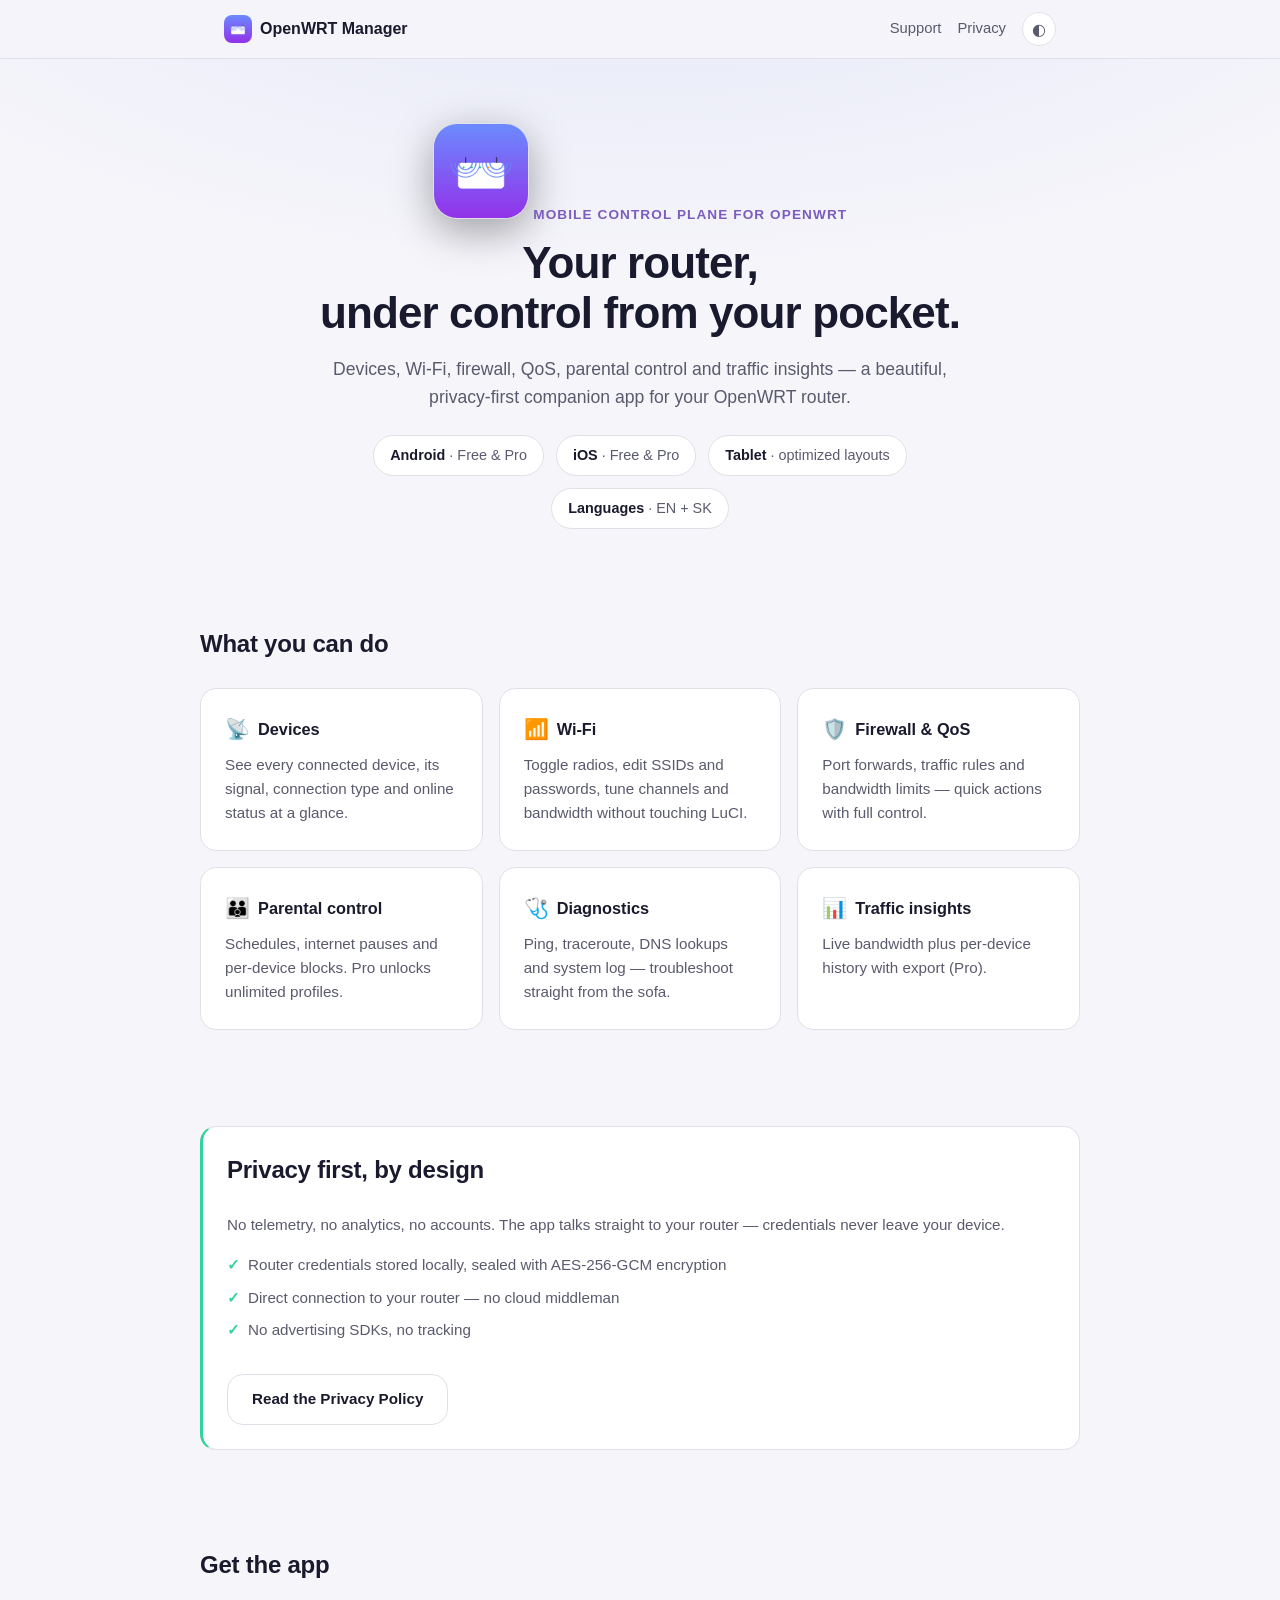
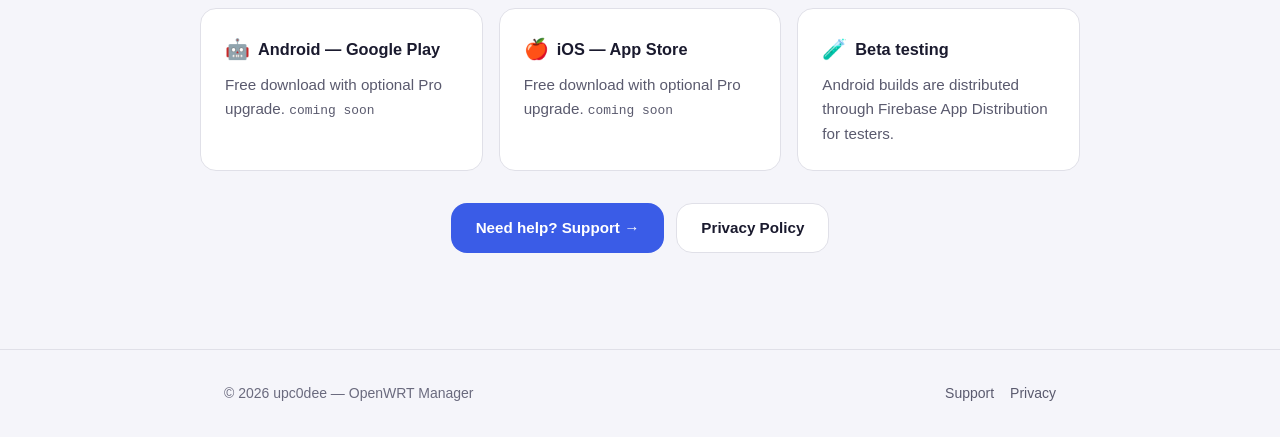
==== index.html @ 7c73c8bd "Sync site from openwrt www/ @ 7df70aa" ====
<!doctype html>
<html lang="en" id="htmlRoot">
<head>
  <meta charset="utf-8">
  <meta name="viewport" content="width=device-width, initial-scale=1">
  <title>OpenWRT Manager — Router control from your pocket</title>
  <meta name="description" content="OpenWRT Manager is the mobile control plane for your OpenWRT router: devices, Wi-Fi, firewall, QoS, parental control and traffic insights — with a privacy-first approach.">
  <link rel="icon" type="image/png" href="assets/icon-1024.png">
  <link rel="stylesheet" href="styles.css">
</head>
<body>
  <header class="topbar">
    <div class="topbar-inner">
      <a class="brand" href="index.html">
        <img src="assets/icon-1024.png" alt="">
        <span>OpenWRT&nbsp;Manager</span>
      </a>
      <nav class="topnav" aria-label="Main">
        <a class="keep" href="support.html">Support</a>
        <a class="keep" href="privacy.html">Privacy</a>
        <button class="theme-toggle" id="themeToggle" type="button" aria-label="Toggle dark / light theme">◐</button>
      </nav>
    </div>
  </header>

  <main>
    <section class="hero">
      <div class="hero-inner">
        <img class="app-icon" src="assets/icon-1024.png" alt="OpenWRT Manager app icon">
        <span class="eyebrow">Mobile control plane for OpenWRT</span>
        <h1>Your router,<br>under control from your pocket.</h1>
        <p class="tagline">Devices, Wi‑Fi, firewall, QoS, parental control and traffic insights — a beautiful,
          privacy‑first companion app for your OpenWRT router.</p>
        <div class="platform-badges">
          <span class="badge"><b>Android</b> · Free &amp; Pro</span>
          <span class="badge"><b>iOS</b> · Free &amp; Pro</span>
          <span class="badge"><b>Tablet</b> · optimized layouts</span>
          <span class="badge"><b>Languages</b> · EN + SK</span>
        </div>
      </div>
    </section>

    <section class="section container" id="features">
      <h2 class="section-title">What you can do</h2>
      <div class="grid">
        <div class="card"><h3><span class="icon">📡</span>Devices</h3><p>See every connected device, its signal, connection type and online status at a glance.</p></div>
        <div class="card"><h3><span class="icon">📶</span>Wi‑Fi</h3><p>Toggle radios, edit SSIDs and passwords, tune channels and bandwidth without touching LuCI.</p></div>
        <div class="card"><h3><span class="icon">🛡️</span>Firewall &amp; QoS</h3><p>Port forwards, traffic rules and bandwidth limits — quick actions with full control.</p></div>
        <div class="card"><h3><span class="icon">👪</span>Parental control</h3><p>Schedules, internet pauses and per-device blocks. Pro unlocks unlimited profiles.</p></div>
        <div class="card"><h3><span class="icon">🩺</span>Diagnostics</h3><p>Ping, traceroute, DNS lookups and system log — troubleshoot straight from the sofa.</p></div>
        <div class="card"><h3><span class="icon">📊</span>Traffic insights</h3><p>Live bandwidth plus per-device history with export (Pro).</p></div>
      </div>
    </section>

    <section class="section container">
      <div class="privacy-strip">
        <h2 class="section-title">Privacy first, by design</h2>
        <p>No telemetry, no analytics, no accounts. The app talks straight to your router — credentials never leave your device.</p>
        <ul class="points">
          <li>Router credentials stored locally, sealed with AES‑256‑GCM encryption</li>
          <li>Direct connection to your router — no cloud middleman</li>
          <li>No advertising SDKs, no tracking</li>
        </ul>
        <div class="cta-row" style="justify-content:flex-start">
          <a class="btn btn-secondary" href="privacy.html">Read the Privacy Policy</a>
        </div>
      </div>
    </section>

    <section class="section container" id="download">
      <h2 class="section-title">Get the app</h2>
      <div class="grid">
        <div class="card">
          <h3><span class="icon">🤖</span>Android — Google Play</h3>
          <p>Free download with optional Pro upgrade. <span class="mono">coming soon</span></p>
        </div>
        <div class="card">
          <h3><span class="icon">🍎</span>iOS — App Store</h3>
          <p>Free download with optional Pro upgrade. <span class="mono">coming soon</span></p>
        </div>
        <div class="card">
          <h3><span class="icon">🧪</span>Beta testing</h3>
          <p>Android builds are distributed through Firebase App Distribution for testers.</p>
        </div>
      </div>
      <div class="cta-row">
        <a class="btn btn-primary" href="support.html">Need help? Support →</a>
        <a class="btn btn-secondary" href="privacy.html">Privacy Policy</a>
      </div>
    </section>
  </main>

  <footer>
    <div class="footer-inner">
      <p>© 2026 upc0dee — OpenWRT Manager</p>
      <nav class="footer-links" aria-label="Footer">
        <a href="support.html">Support</a>
        <a href="privacy.html">Privacy</a>
      </nav>
    </div>
  </footer>

  <script>
    (function () {
      var root = document.documentElement;
      try {
        var saved = localStorage.getItem('site-theme');
        var mq = window.matchMedia('(prefers-color-scheme: light)');
        root.classList.toggle('light', saved === 'light' || (!saved && mq.matches));
      } catch (e) { /* storage blocked — keep dark default */ }
      var btn = document.getElementById('themeToggle');
      if (btn) btn.addEventListener('click', function () {
        root.classList.toggle('light');
        try { localStorage.setItem('site-theme', root.classList.contains('light') ? 'light' : 'dark'); } catch (e) {}
      });
    })();
  </script>
</body>
</html>
---- styles.css ----
/* OpenWRT Manager — public site
 * Design tokens mirrored from doc/DESIGN.md (source of truth).
 * Dark theme is the brand default; light theme opt-in via toggle.
 * System font stack only (DESIGN.md 2.1): SF on iOS/macOS, Roboto/Segoe elsewhere.
 */

:root {
  /* dark theme (default) — DESIGN.md 1.2 */
  --bg: #0A0A0F;
  --surface: #14141C;
  --surface-elevated: #1C1C28;
  --card-border: #2A2A38;
  --card-border-active: #3A3A4A;
  --text-primary: #E8E8F0;
  --text-secondary: #8A8A9E;
  --text-tertiary: #808094;
  --primary: #6C8CFF;
  --on-primary: #000000;
  --primary-container: #2A3A6E;
  --on-primary-container: #D6E0FF;
  --tertiary: #A78BFA;
  --tertiary-container: #4A2A6E;
  --on-tertiary-container: #E8D6FF;
  --success: #34D399;
  --error: #EF4444;
  --hero-glow: rgba(108, 140, 255, 0.16);

  --radius-md: 12px;
  --radius-lg: 16px;
  --radius-xl: 24px;
  --space-1: 4px;
  --space-2: 8px;
  --space-3: 12px;
  --space-4: 16px;
  --space-5: 24px;
  --space-6: 32px;
  --space-7: 48px;
  --space-8: 64px;
  --font-mono: ui-monospace, SFMono-Regular, "SF Mono", Menlo, Consolas, monospace;
}

:root.light {
  /* light theme — DESIGN.md 1.3 */
  --bg: #F5F5FA;
  --surface: #FFFFFF;
  --surface-elevated: #FFFFFF;
  --card-border: #E0E0E8;
  --card-border-active: #D0D0DC;
  --text-primary: #1A1A2E;
  --text-secondary: #5A5A6E;
  --text-tertiary: #6A6A7E;
  --primary: #3A5CE7;
  --on-primary: #FFFFFF;
  --primary-container: #D6E0FF;
  --on-primary-container: #1A2A5E;
  --tertiary: #7C5CBF;
  --tertiary-container: #E8D6FF;
  --on-tertiary-container: #4A2A6E;
  --hero-glow: rgba(58, 92, 231, 0.10);
}

* { box-sizing: border-box; margin: 0; padding: 0; }

html { scroll-behavior: smooth; }

body {
  font-family: -apple-system, BlinkMacSystemFont, "SF Pro Text", "Segoe UI", Roboto, sans-serif;
  background: var(--bg);
  color: var(--text-primary);
  line-height: 1.6;
  -webkit-font-smoothing: antialiased;
  transition: background 0.2s ease, color 0.2s ease;
}

.container { max-width: 880px; margin: 0 auto; padding: 0 var(--space-5); }

/* ---------- top bar ---------- */
.topbar {
  position: sticky; top: 0; z-index: 10;
  background: color-mix(in srgb, var(--bg) 82%, transparent);
  backdrop-filter: blur(12px);
  -webkit-backdrop-filter: blur(12px);
  border-bottom: 1px solid var(--card-border);
}
.topbar-inner {
  max-width: 880px; margin: 0 auto; padding: var(--space-3) var(--space-5);
  display: flex; align-items: center; gap: var(--space-4);
}
.brand { display: flex; align-items: center; gap: var(--space-2); text-decoration: none; color: var(--text-primary); font-weight: 600; }
.brand img { width: 28px; height: 28px; border-radius: 8px; }
.topnav { margin-left: auto; display: flex; align-items: center; gap: var(--space-4); }
.topnav a { color: var(--text-secondary); text-decoration: none; font-size: 0.925rem; }
.topnav a:hover, .topnav a[aria-current="page"] { color: var(--primary); }
.theme-toggle {
  border: 1px solid var(--card-border); background: var(--surface); color: var(--text-secondary);
  border-radius: 999px; width: 34px; height: 34px; cursor: pointer; font-size: 1rem;
  display: inline-flex; align-items: center; justify-content: center;
}
.theme-toggle:hover { border-color: var(--card-border-active); }

/* ---------- hero ---------- */
.hero { position: relative; overflow: hidden; padding: var(--space-8) 0 var(--space-7); }
.hero::before {
  content: ""; position: absolute; inset: -40% -20% auto; height: 420px;
  background: radial-gradient(ellipse at top, var(--hero-glow), transparent 70%);
  pointer-events: none;
}
.hero-inner { position: relative; text-align: center; max-width: 720px; margin: 0 auto; padding: 0 var(--space-5); }
.app-icon {
  width: 96px; height: 96px; border-radius: var(--radius-xl);
  border: 1px solid var(--card-border); box-shadow: 0 12px 40px rgba(0,0,0,0.35);
  background: var(--surface);
}
.eyebrow {
  display: inline-block; margin: var(--space-5) 0 var(--space-3);
  color: var(--tertiary); font-size: 0.85rem; font-weight: 600;
  letter-spacing: 0.08em; text-transform: uppercase;
}
h1 { font-size: clamp(1.9rem, 4.5vw, 2.75rem); line-height: 1.15; letter-spacing: -0.02em; }
.tagline { margin: var(--space-4) auto 0; max-width: 620px; color: var(--text-secondary); font-size: 1.1rem; }
.platform-badges { margin-top: var(--space-5); display: flex; justify-content: center; gap: var(--space-3); flex-wrap: wrap; }
.badge {
  border: 1px solid var(--card-border); background: var(--surface);
  border-radius: 999px; padding: var(--space-2) var(--space-4);
  font-size: 0.9rem; color: var(--text-secondary);
}
.badge b { color: var(--text-primary); font-weight: 600; }

/* ---------- sections & cards ---------- */
.section { padding: var(--space-7) 0; }
.section-title { font-size: 1.5rem; margin-bottom: var(--space-5); letter-spacing: -0.01em; }
.grid {
  display: grid; gap: var(--space-4);
  grid-template-columns: repeat(auto-fit, minmax(240px, 1fr));
}
.card {
  background: var(--surface); border: 1px solid var(--card-border);
  border-radius: var(--radius-lg); padding: var(--space-5);
  transition: border-color 0.15s ease, transform 0.15s ease;
}
.card:hover { border-color: var(--card-border-active); }
.card h3 { font-size: 1.02rem; margin-bottom: var(--space-2); display: flex; align-items: center; gap: var(--space-2); }
.card p { color: var(--text-secondary); font-size: 0.95rem; }
.card .icon { font-size: 1.25rem; }

/* privacy-first strip */
.privacy-strip {
  background: var(--surface); border: 1px solid var(--card-border);
  border-left: 3px solid var(--success);
  border-radius: var(--radius-lg); padding: var(--space-5);
}
.privacy-strip p { color: var(--text-secondary); font-size: 0.95rem; margin-top: var(--space-2); }
.points { margin: var(--space-4) 0 0; padding: 0; list-style: none; display: grid; gap: var(--space-2); }
.points li { color: var(--text-secondary); font-size: 0.95rem; }
.points li::before { content: "✓"; color: var(--success); margin-right: var(--space-2); font-weight: 700; }

/* ---------- CTA / link pages ---------- */
.cta-row { display: flex; gap: var(--space-3); flex-wrap: wrap; justify-content: center; margin-top: var(--space-6); }
.btn {
  display: inline-flex; align-items: center; gap: var(--space-2);
  padding: var(--space-3) var(--space-5); border-radius: var(--radius-lg);
  text-decoration: none; font-weight: 600; font-size: 0.95rem;
  border: 1px solid transparent; transition: filter 0.15s ease, border-color 0.15s ease;
}
.btn-primary { background: var(--primary); color: var(--on-primary); }
.btn-primary:hover { filter: brightness(1.08); }
.btn-secondary { background: var(--surface); color: var(--text-primary); border-color: var(--card-border); }
.btn-secondary:hover { border-color: var(--card-border-active); }

/* ---------- prose (privacy / support docs) ---------- */
.doc { max-width: 760px; margin: 0 auto; padding: var(--space-7) var(--space-5); }
.doc h1 { font-size: 1.75rem; margin-bottom: var(--space-2); }
.doc .updated { color: var(--text-tertiary); font-size: 0.9rem; margin-bottom: var(--space-6); }
.doc h2 {
  font-size: 1.15rem; margin: var(--space-6) 0 var(--space-3);
  padding-top: var(--space-4); border-top: 1px solid var(--card-border);
}
.doc h3 { font-size: 1rem; margin: var(--space-4) 0 var(--space-2); }
.doc p, .doc li { color: var(--text-secondary); font-size: 0.97rem; }
.doc ul { padding-left: var(--space-5); margin: var(--space-2) 0; display: grid; gap: var(--space-1); }
.doc strong { color: var(--text-primary); }
.lang-note {
  display: flex; gap: var(--space-2); margin-bottom: var(--space-5); flex-wrap: wrap;
}
.lang-note a {
  font-size: 0.85rem; text-decoration: none; color: var(--primary);
  border: 1px solid var(--card-border); border-radius: 999px; padding: var(--space-1) var(--space-3);
  background: var(--surface);
}
.lang-divider { margin: var(--space-7) 0 var(--space-5); border: 0; border-top: 1px dashed var(--card-border); }
.lang-heading { font-size: 1.3rem; }

/* FAQ accordion */
.faq { display: grid; gap: var(--space-3); }
.faq details {
  background: var(--surface); border: 1px solid var(--card-border);
  border-radius: var(--radius-md); padding: var(--space-4) var(--space-5);
}
.faq details[open] { border-color: var(--card-border-active); }
.faq summary { cursor: pointer; font-weight: 600; color: var(--text-primary); }
.faq details p { margin-top: var(--space-3); }

/* ---------- footer ---------- */
footer {
  border-top: 1px solid var(--card-border);
  padding: var(--space-6) 0; margin-top: var(--space-7);
}
.footer-inner {
  max-width: 880px; margin: 0 auto; padding: 0 var(--space-5);
  display: flex; align-items: center; justify-content: space-between; gap: var(--space-4); flex-wrap: wrap;
}
.footer-inner p { color: var(--text-tertiary); font-size: 0.875rem; }
.footer-links { display: flex; gap: var(--space-4); }
.footer-links a { color: var(--text-secondary); text-decoration: none; font-size: 0.875rem; }
.footer-links a:hover { color: var(--primary); }

/* mono technical chips (DESIGN.md typography rule) */
.mono { font-family: var(--font-mono); font-size: 0.85em; }

@media (max-width: 560px) {
  .hero { padding-top: var(--space-7); }
  .topnav a:not(.keep) { display: none; }
  .doc { padding-left: var(--space-4); padding-right: var(--space-4); }
}
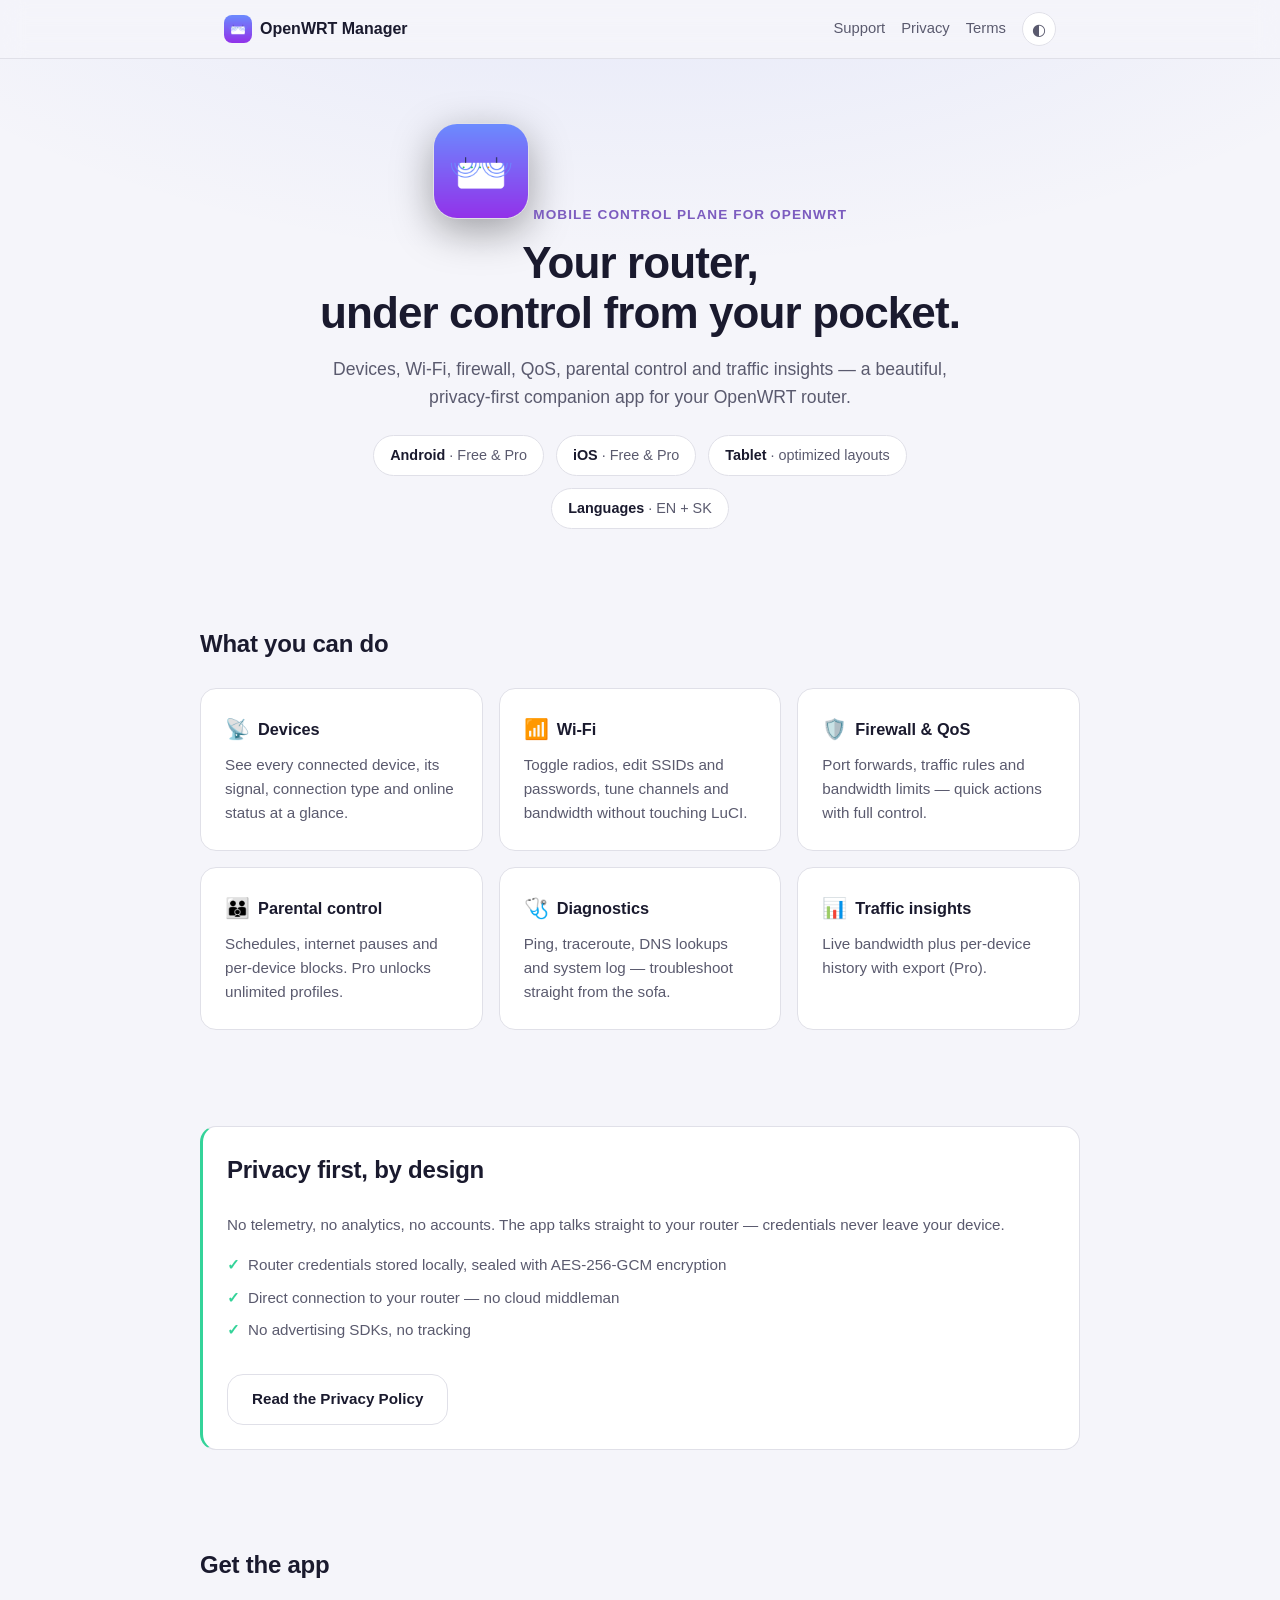
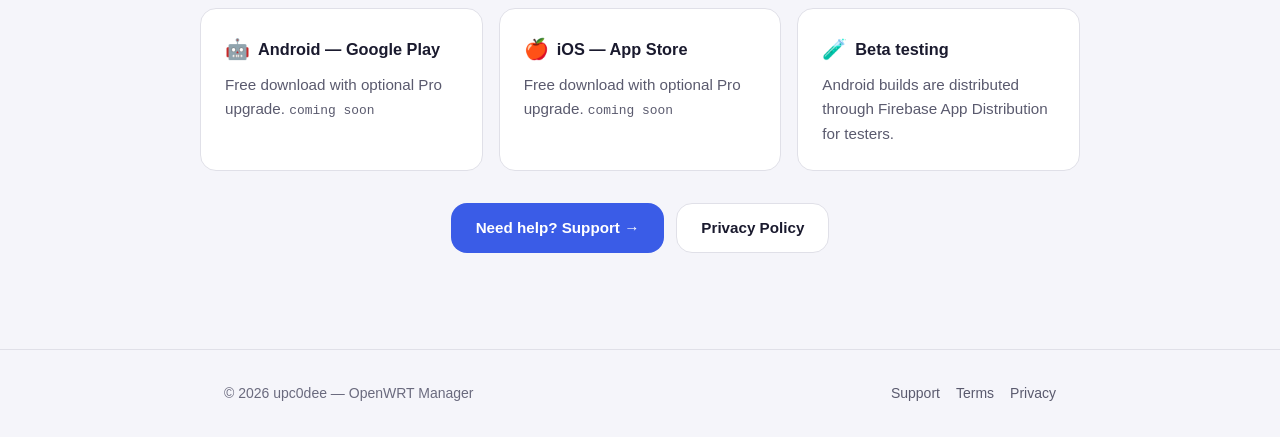
==== commit 310705f8: "Sync site from openwrt www/ @ eeb8c3a" ====
--- a/index.html
+++ b/index.html
@@ -18,6 +18,7 @@
       <nav class="topnav" aria-label="Main">
         <a class="keep" href="support.html">Support</a>
         <a class="keep" href="privacy.html">Privacy</a>
+        <a class="keep" href="terms.html">Terms</a>
         <button class="theme-toggle" id="themeToggle" type="button" aria-label="Toggle dark / light theme">◐</button>
       </nav>
     </div>
@@ -95,6 +96,7 @@
       <p>© 2026 upc0dee — OpenWRT Manager</p>
       <nav class="footer-links" aria-label="Footer">
         <a href="support.html">Support</a>
+        <a href="terms.html">Terms</a>
         <a href="privacy.html">Privacy</a>
       </nav>
     </div>
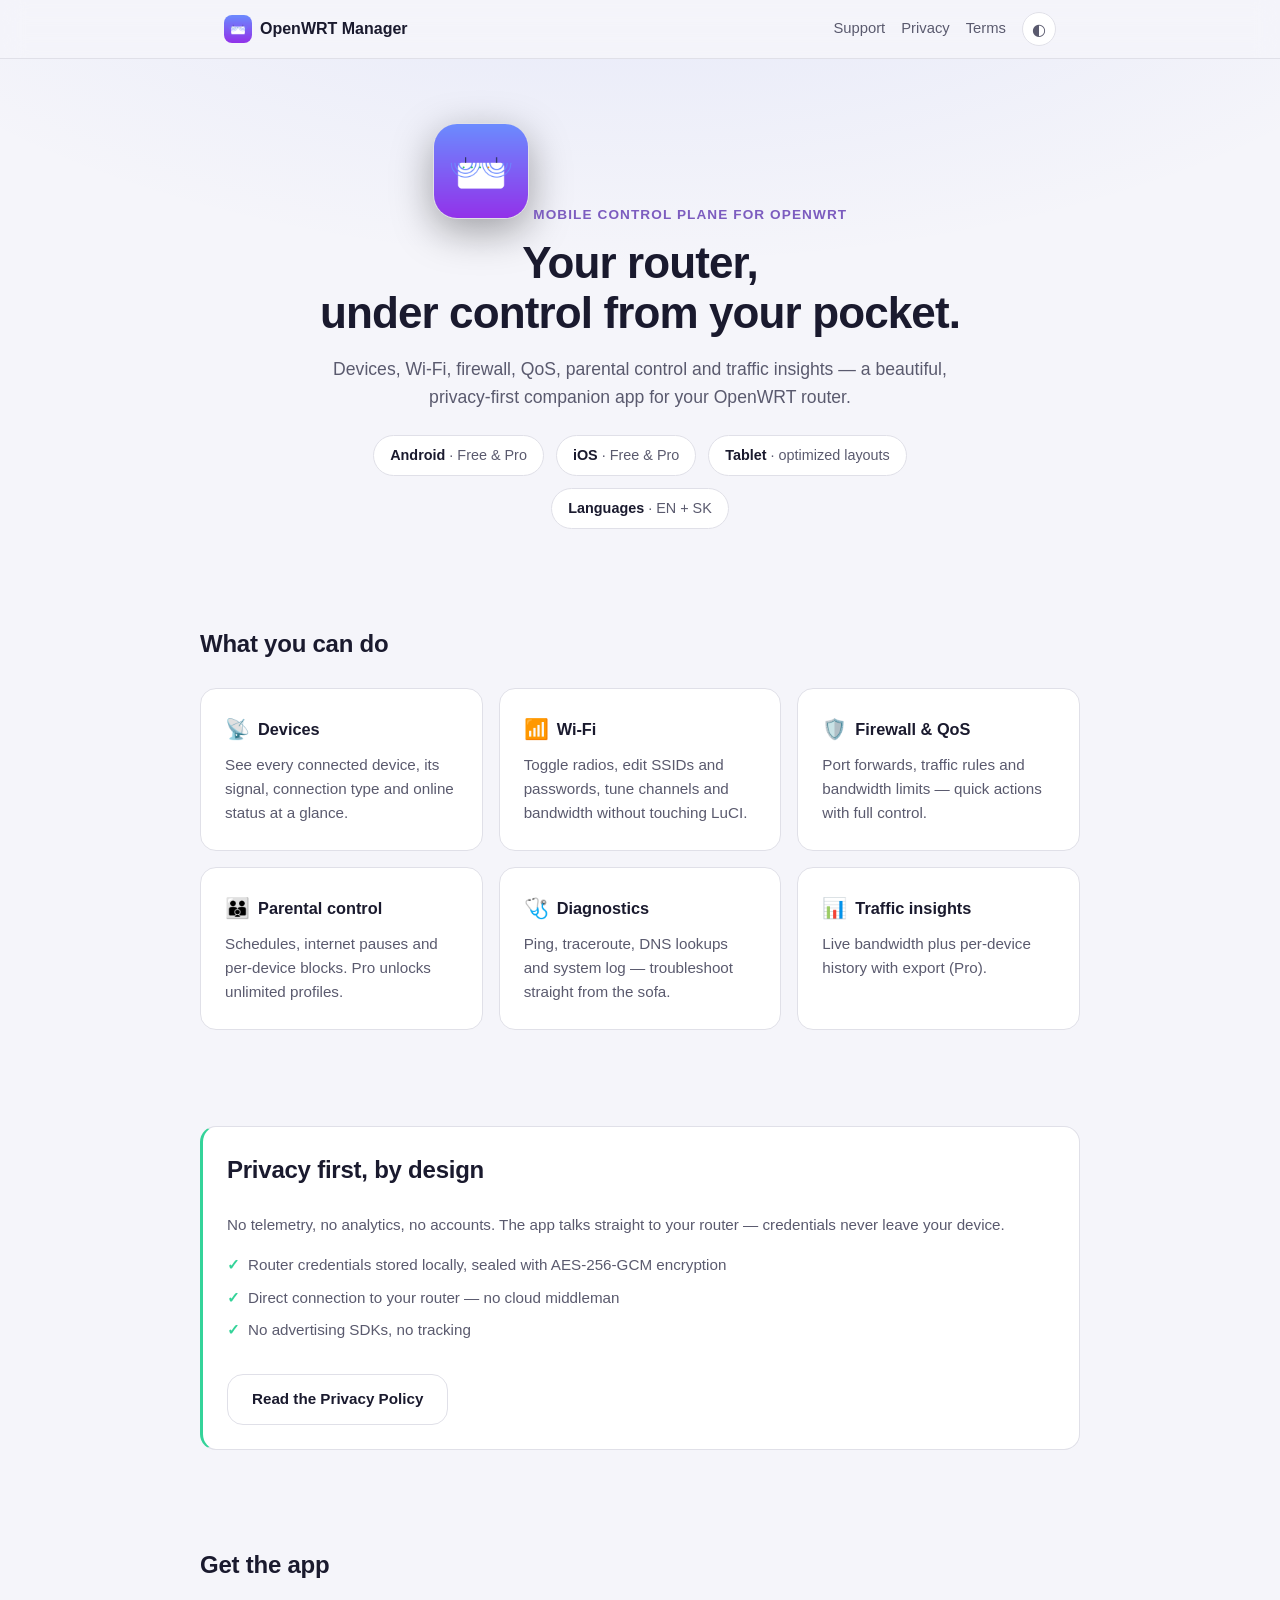
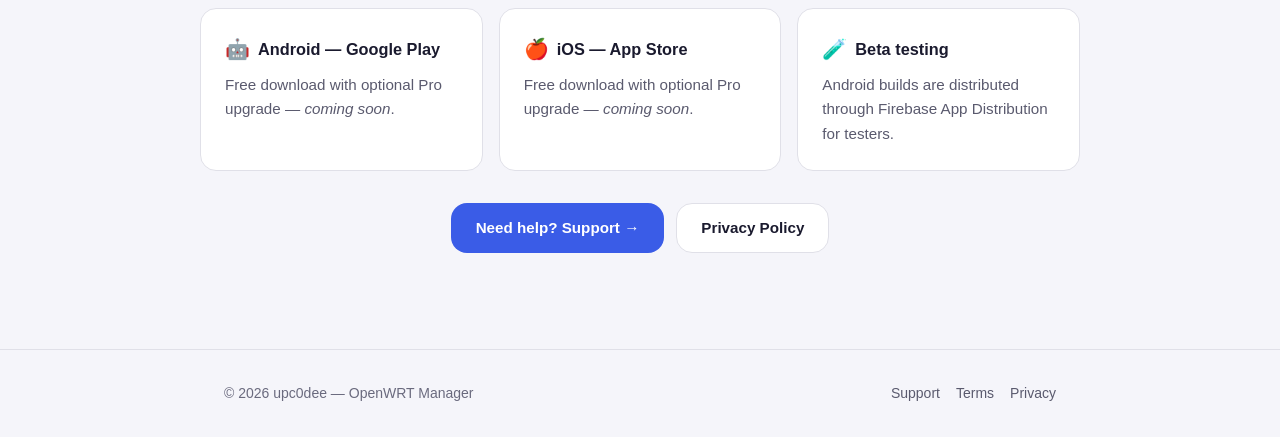
==== commit 8de12a15: "ci: GitHub Pages deploy workflow — enablement via GITHUB_TOKEN (actions/configure-pages enablement:t" ====
--- a/index.html
+++ b/index.html
@@ -18,7 +18,7 @@
       <nav class="topnav" aria-label="Main">
         <a class="keep" href="support.html">Support</a>
         <a class="keep" href="privacy.html">Privacy</a>
-        <a class="keep" href="terms.html">Terms</a>
+        <a class="keep nav-terms" href="terms.html">Terms</a>
         <button class="theme-toggle" id="themeToggle" type="button" aria-label="Toggle dark / light theme">◐</button>
       </nav>
     </div>
@@ -73,11 +73,11 @@
       <div class="grid">
         <div class="card">
           <h3><span class="icon">🤖</span>Android — Google Play</h3>
-          <p>Free download with optional Pro upgrade. <span class="mono">coming soon</span></p>
+          <p>Free download with optional Pro upgrade — <em>coming soon</em>.</p>
         </div>
         <div class="card">
           <h3><span class="icon">🍎</span>iOS — App Store</h3>
-          <p>Free download with optional Pro upgrade. <span class="mono">coming soon</span></p>
+          <p>Free download with optional Pro upgrade — <em>coming soon</em>.</p>
         </div>
         <div class="card">
           <h3><span class="icon">🧪</span>Beta testing</h3>
@@ -102,20 +102,6 @@
     </div>
   </footer>
 
-  <script>
-    (function () {
-      var root = document.documentElement;
-      try {
-        var saved = localStorage.getItem('site-theme');
-        var mq = window.matchMedia('(prefers-color-scheme: light)');
-        root.classList.toggle('light', saved === 'light' || (!saved && mq.matches));
-      } catch (e) { /* storage blocked — keep dark default */ }
-      var btn = document.getElementById('themeToggle');
-      if (btn) btn.addEventListener('click', function () {
-        root.classList.toggle('light');
-        try { localStorage.setItem('site-theme', root.classList.contains('light') ? 'light' : 'dark'); } catch (e) {}
-      });
-    })();
-  </script>
+  <script src="theme.js"></script>
 </body>
 </html>
